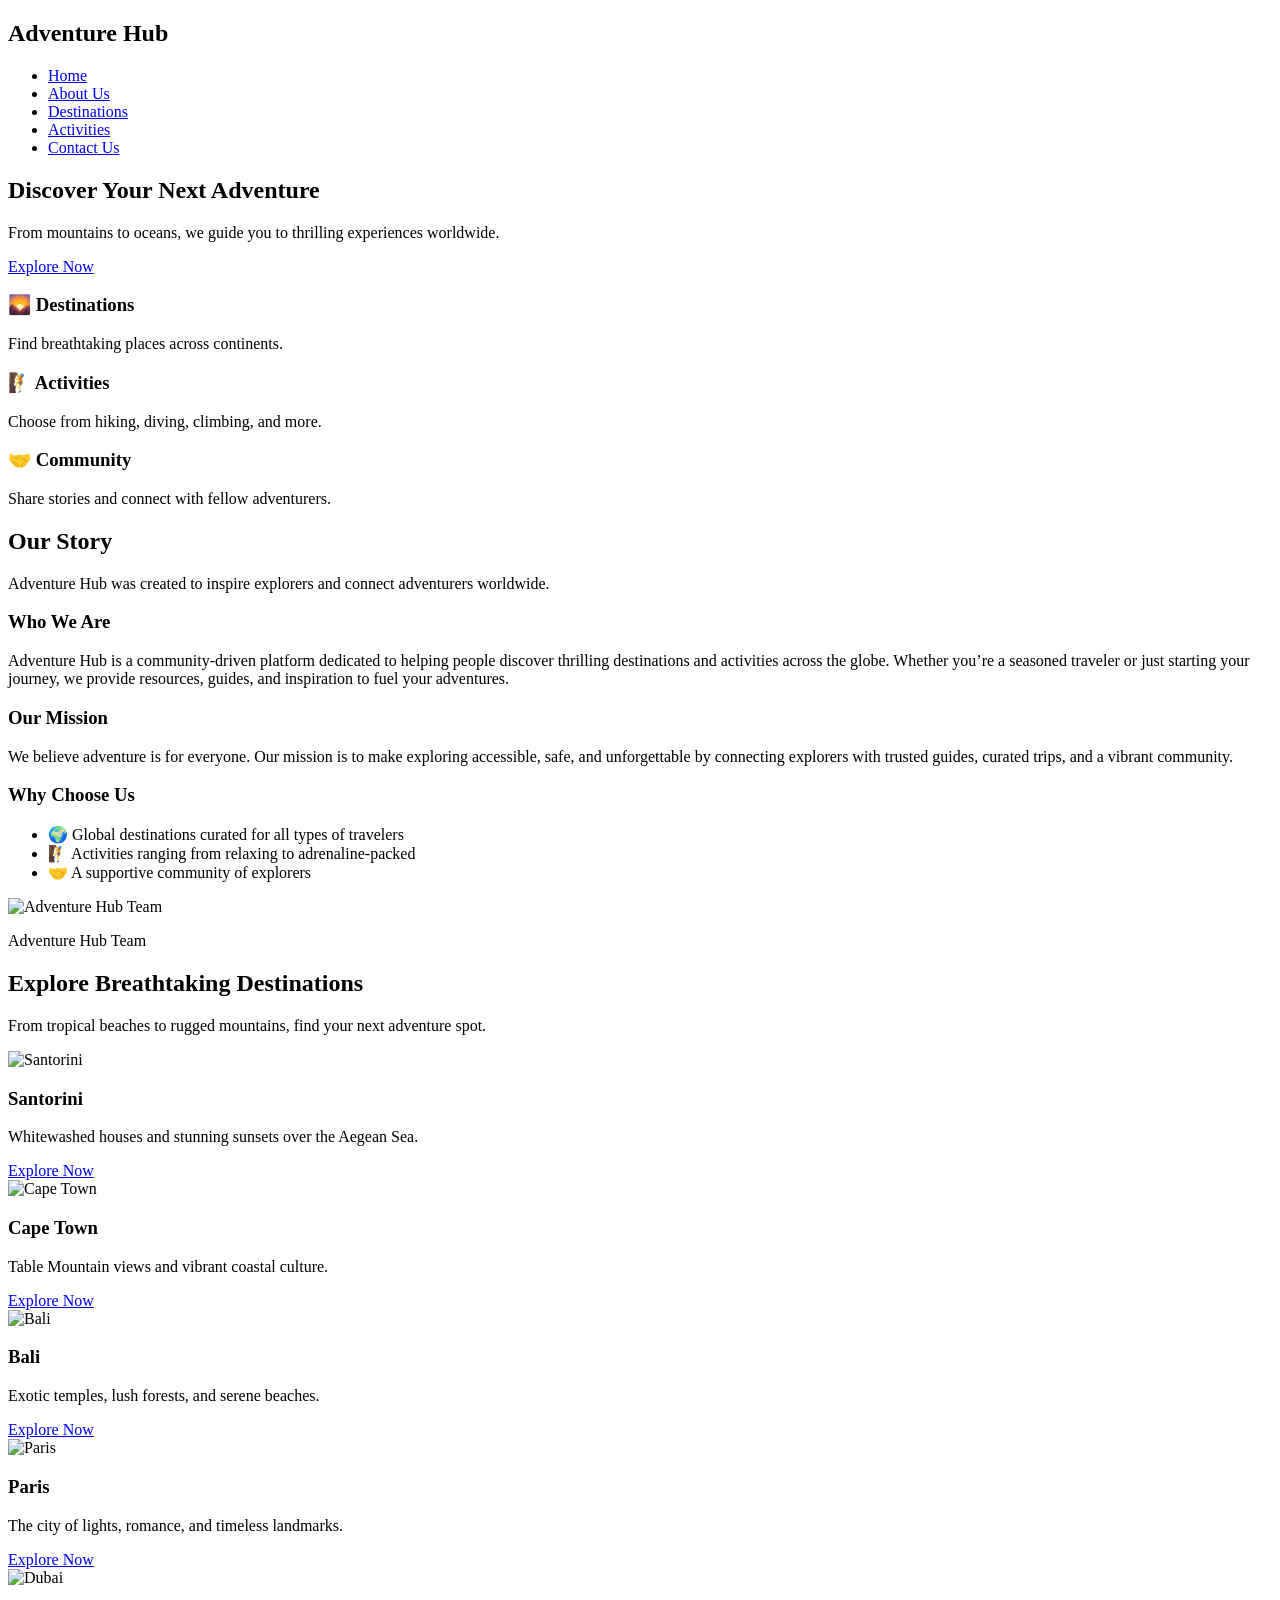
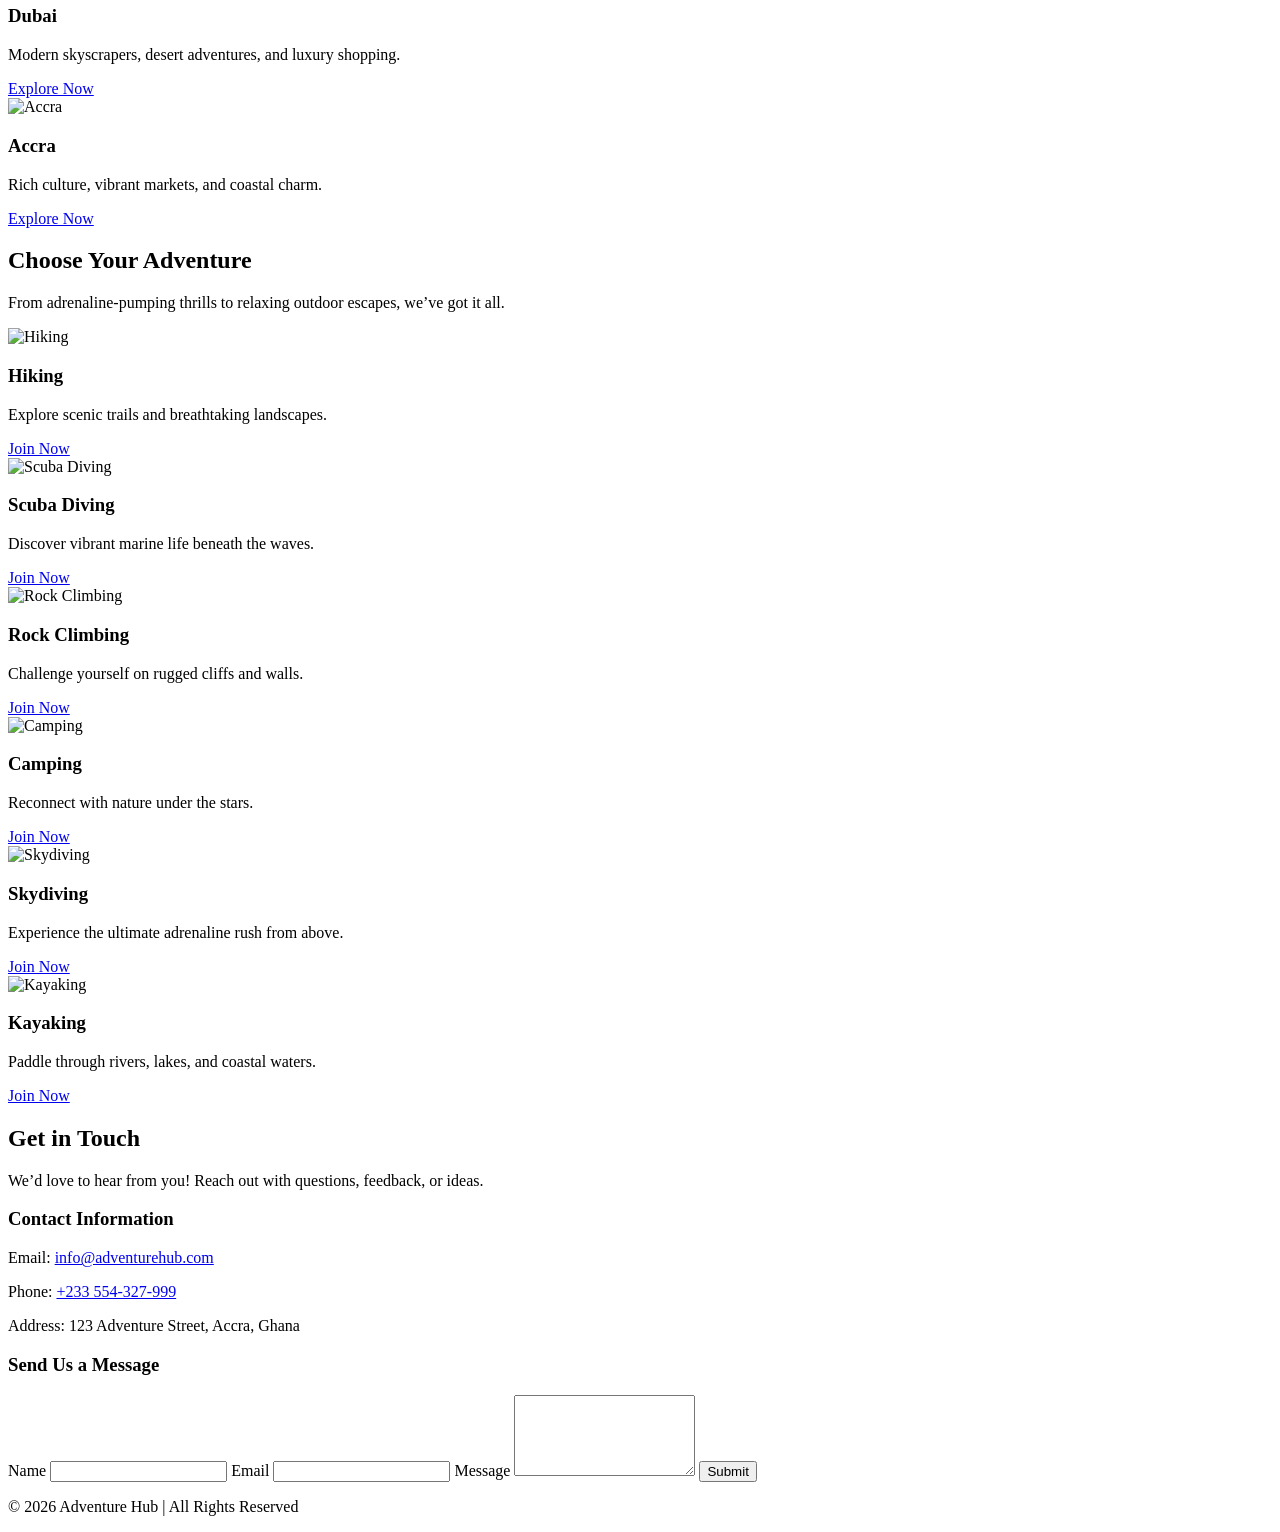
==== index.html @ bf0da988 "Added my page" ====
<!DOCTYPE html>
<html lang="en">
<head>
  <meta charset="UTF-8">
  <meta name="viewport" content="width=device-width, initial-scale=1.0">
  <title>Document</title>
  <link rel="stylesheet" href="src/style.css">
</head>
<body>
    <!-- Navigation Bar -->
  <nav class="navbar">
    <h1 class="logo">Adventure Hub</h1>
    <ul class="nav-links">
      <li><a href="index.html">Home</a></li>
      <li><a href="pages/about.html">About Us</a></li>
      <li><a href="pages/destinations.html">Destinations</a></li>
      <li><a href="pages/activities.html">Activities</a></li>
      <li><a href="pages/contact.html">Contact Us</a></li>
    </ul>
  </nav>

  <header class="hero">
  <div class="hero-content">
    <h2>Discover Your Next Adventure</h2>
    <p>From mountains to oceans, we guide you to thrilling experiences worldwide.</p>
    <a href="#" class="btn">Explore Now</a>
  </div>
</header>
  <!-- Features Section -->
  <section class="features">
    <div class="feature">
      <h3>🌄 Destinations</h3>
      <p>Find breathtaking places across continents.</p>
    </div>
    <div class="feature">
      <h3>🧗 Activities</h3>
      <p>Choose from hiking, diving, climbing, and more.</p>
    </div>
    <div class="feature">
      <h3>🤝 Community</h3>
      <p>Share stories and connect with fellow adventurers.</p>
    </div>
  </section>

  <!-- Hero Section -->
  <header class="hero1">
  <div class="hero1-content">
    <h2>Our Story</h2>
    <p>Adventure Hub was created to inspire explorers and connect adventurers worldwide.</p>
  </div>
</header>

  <!-- About Content -->
  <section class="about">
    <div class="about-text">
      <h3>Who We Are</h3>
      <p>
        Adventure Hub is a community-driven platform dedicated to helping people discover
        thrilling destinations and activities across the globe. Whether you’re a seasoned
        traveler or just starting your journey, we provide resources, guides, and inspiration
        to fuel your adventures.
      </p>
      <h3>Our Mission</h3>
      <p>
        We believe adventure is for everyone. Our mission is to make exploring accessible,
        safe, and unforgettable by connecting explorers with trusted guides, curated trips,
        and a vibrant community.
      </p>
      <h3>Why Choose Us</h3>
      <ul>
        <li>🌍 Global destinations curated for all types of travelers</li>
        <li>🧗 Activities ranging from relaxing to adrenaline-packed</li>
        <li>🤝 A supportive community of explorers</li>
      </ul>
    </div>

    <div class="about-image">
      <img src="images/istockphoto-1411115192-612x612.jpg" alt="Adventure Hub Team">
      <p>Adventure Hub Team</p>
    </div>
  </section>
  

  <!-- Hero Section -->
  <header class="hero2 destinations-hero">
    <h2>Explore Breathtaking Destinations</h2>
    <p>From tropical beaches to rugged mountains, find your next adventure spot.</p>
  </header>

  <!-- Destination Grid -->
  <section class="destinations">
    <div class="destination-card">
     <img src="images/WhatsApp Image 2026-07-12 at 11.25.25 PM.jpeg" alt="Santorini">
      <h3>Santorini</h3>
      <p>Whitewashed houses and stunning sunsets over the Aegean Sea.</p>
      <a href="#" class="btn">Explore Now</a>
    </div>
    <div class="destination-card">
     <img src="images/WhatsApp Image 2026-07-12 at 11.25.25 PM (1).jpeg" alt="Cape Town">
      <h3>Cape Town</h3>
      <p>Table Mountain views and vibrant coastal culture.</p>
      <a href="#" class="btn">Explore Now</a>
    </div>
    <div class="destination-card">
      <img src="images/WhatsApp Image 2026-07-12 at 11.14.30 PM.jpeg" alt="Bali">
      <h3>Bali</h3>
      <p>Exotic temples, lush forests, and serene beaches.</p>
      <a href="#" class="btn">Explore Now</a>
    </div>
    <div class="destination-card">
      <img src="images/WhatsApp Image 2026-07-12 at 11.14.29 PM (1).jpeg" alt="Paris">
      <h3>Paris</h3>
      <p>The city of lights, romance, and timeless landmarks.</p>
      <a href="#" class="btn">Explore Now</a>
    </div>
    <div class="destination-card">
      <img src="images/WhatsApp Image 2026-07-12 at 11.14.29 PM.jpeg" alt="Dubai">
      <h3>Dubai</h3>
      <p>Modern skyscrapers, desert adventures, and luxury shopping.</p>
      <a href="#" class="btn">Explore Now</a>
    </div>
    <div class="destination-card">
     <img src="images/WhatsApp Image 2026-07-12 at 11.14.31 PM.jpeg" alt="Accra">
      <h3>Accra</h3>
      <p>Rich culture, vibrant markets, and coastal charm.</p>
      <a href="#" class="btn">Explore Now</a>
    </div>
  </section>

  

  <!-- Hero Section -->
  <header class="hero3 activities-hero">
    <h2>Choose Your Adventure</h2>
    <p>From adrenaline-pumping thrills to relaxing outdoor escapes, we’ve got it all.</p>
  </header>

  <!-- Activities Grid -->
  <section class="activities">
    <div class="activity-card">
     <img src="images/OIP.webp" alt="Hiking">
      <h3>Hiking</h3>
      <p>Explore scenic trails and breathtaking landscapes.</p>
      <a href="#" class="btn">Join Now</a>
    </div>
    <div class="activity-card">
      <img src="images/WhatsApp Image 2026-07-12 at 11.47.36 PM.jpeg" alt="Scuba Diving">
      <h3>Scuba Diving</h3>
      <p>Discover vibrant marine life beneath the waves.</p>
      <a href="#" class="btn">Join Now</a>
    </div>
    <div class="activity-card">
      <img src="images/WhatsApp Image 2026-07-12 at 11.47.36 PM (1).jpeg" alt="Rock Climbing">
      <h3>Rock Climbing</h3>
      <p>Challenge yourself on rugged cliffs and walls.</p>
      <a href="#" class="btn">Join Now</a>
    </div>
    <div class="activity-card">
     <img src="images/OIP (1).webp" alt="Camping">
      <h3>Camping</h3>
      <p>Reconnect with nature under the stars.</p>
      <a href="#" class="btn">Join Now</a>
    </div>
    <div class="activity-card">
      <img src="images/WhatsApp Image 2026-07-11 at 12.35.16 AM.jpeg" alt="Skydiving">
      <h3>Skydiving</h3>
      <p>Experience the ultimate adrenaline rush from above.</p>
      <a href="#" class="btn">Join Now</a>
    </div>
    <div class="activity-card">
       <img src="images/WhatsApp Image 2026-07-11 at 12.35.15 AM.jpeg" alt="Kayaking">
      <h3>Kayaking</h3>
      <p>Paddle through rivers, lakes, and coastal waters.</p>
      <a href="#" class="btn">Join Now</a>
    </div>
  </section>


 

  <!-- Hero Section -->
  <header class="hero4 contact-hero">
    <h2>Get in Touch</h2>
    <p>We’d love to hear from you! Reach out with questions, feedback, or ideas.</p>
  </header>

  <!-- Contact Section -->
  <section class="contact">
    <div class="contact-info">
      <h3>Contact Information</h3>
      <p>Email: <a href="mailto:info@adventurehub.com">info@adventurehub.com</a></p>
      <p>Phone: <a href="tel:+233554327999">+233 554-327-999</a></p>
      <p>Address: 123 Adventure Street, Accra, Ghana</p>
    </div>

    <div class="contact-form">
      <h3>Send Us a Message</h3>
      <form action="#" method="post">
        <label for="name">Name</label>
        <input type="text" id="name" name="name" required>

        <label for="email">Email</label>
        <input type="email" id="email" name="email" required>

        <label for="message">Message</label>
        <textarea id="message" name="message" rows="5" required></textarea>

        <button type="submit" class="btn">Submit</button>
      </form>
    </div>
  </section>

  <!-- Footer -->
  <footer class="footer">
    <p>&copy; 2026 Adventure Hub | All Rights Reserved</p>
  </footer>
  
</body>
</html>
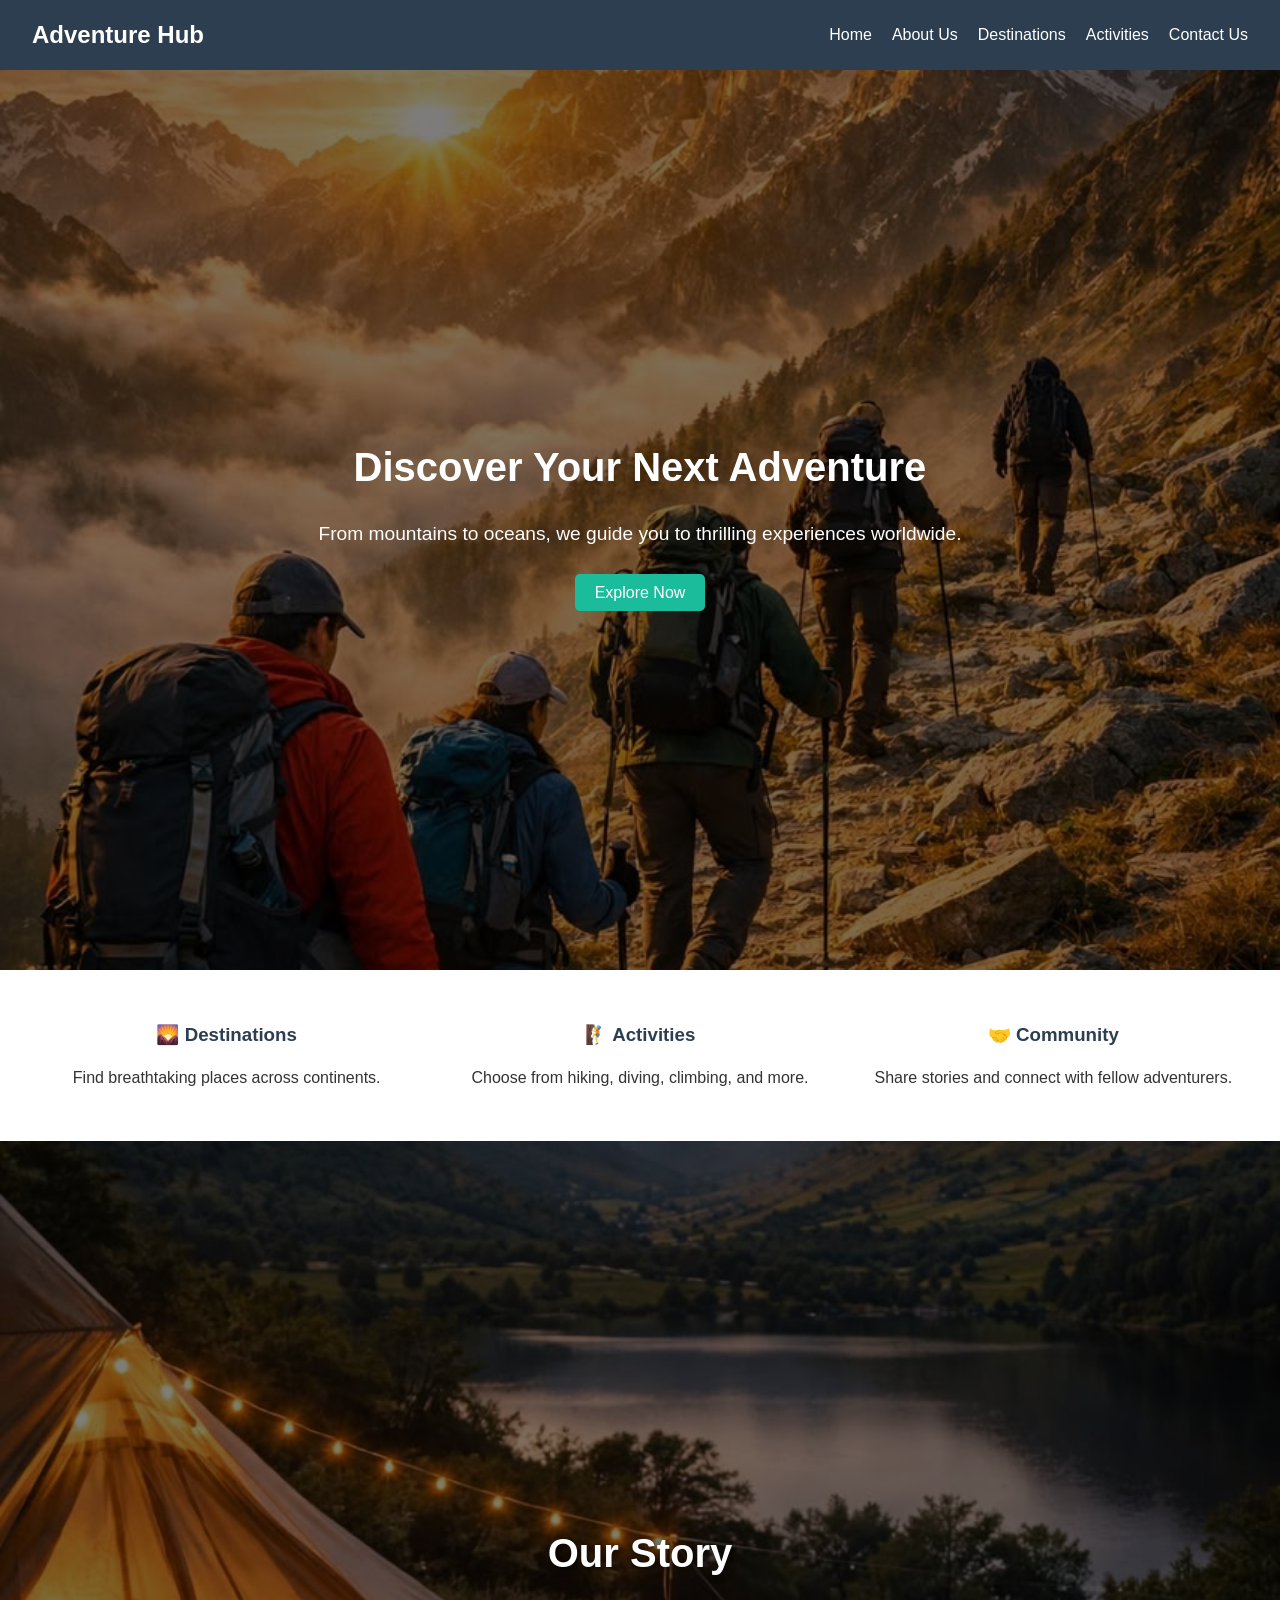
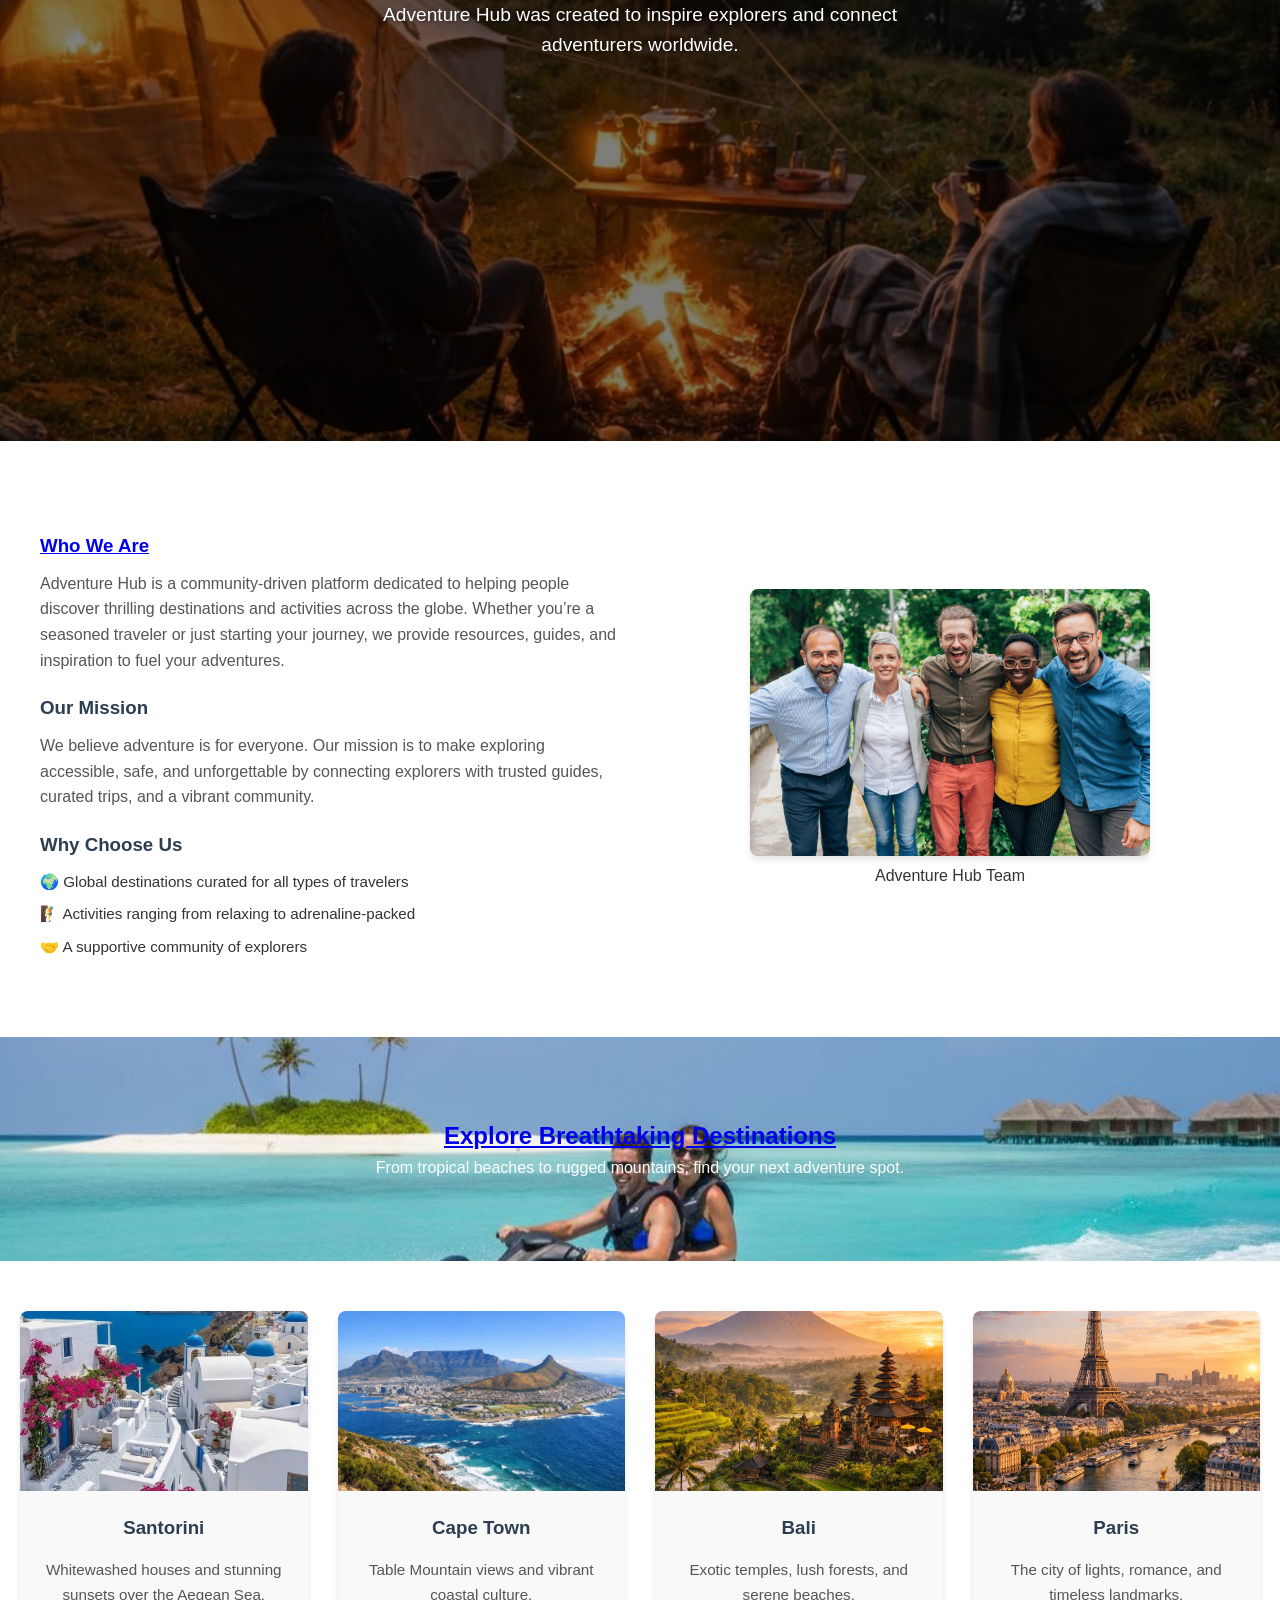
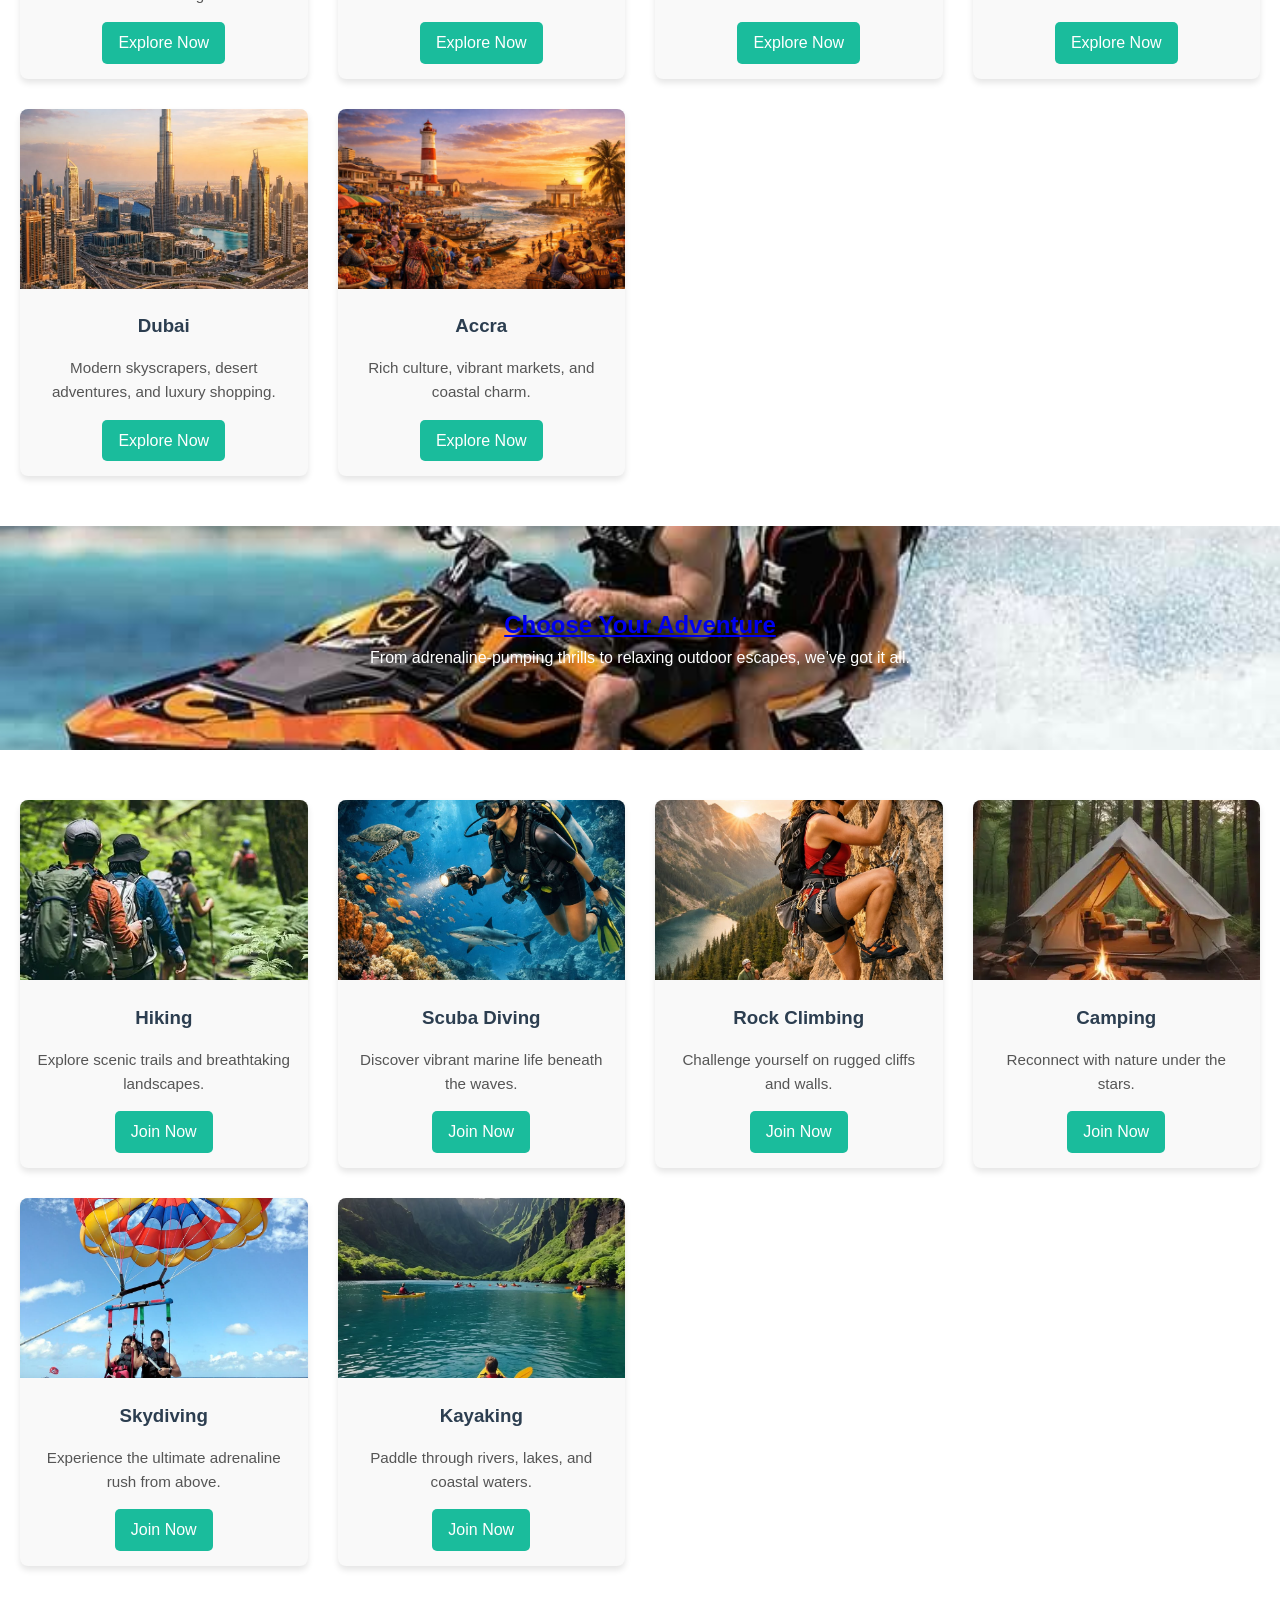
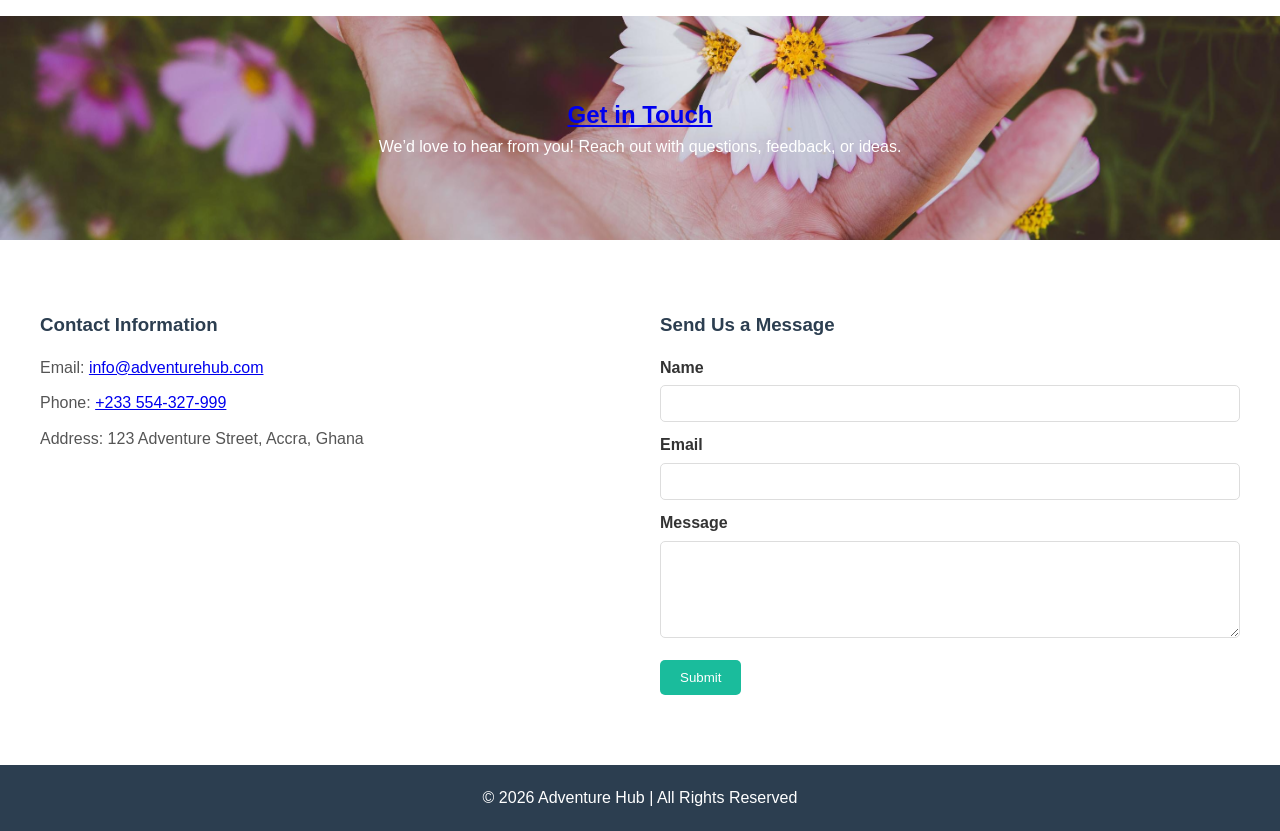
==== commit 2465bfe7: "updated my page" ====
--- a/index.html
+++ b/index.html
@@ -53,7 +53,7 @@
   <!-- About Content -->
   <section class="about">
     <div class="about-text">
-      <h3>Who We Are</h3>
+      <h3><a href="pages/about.html">Who We Are</a></h3>
       <p>
         Adventure Hub is a community-driven platform dedicated to helping people discover
         thrilling destinations and activities across the globe. Whether you’re a seasoned
@@ -83,7 +83,7 @@
 
   <!-- Hero Section -->
   <header class="hero2 destinations-hero">
-    <h2>Explore Breathtaking Destinations</h2>
+    <h2><a href="pages/destinations.html">Explore Breathtaking Destinations</a></h2>
     <p>From tropical beaches to rugged mountains, find your next adventure spot.</p>
   </header>
 
@@ -131,7 +131,7 @@
 
   <!-- Hero Section -->
   <header class="hero3 activities-hero">
-    <h2>Choose Your Adventure</h2>
+    <h2><a href="pages/activities.html">Choose Your Adventure</a></h2>
     <p>From adrenaline-pumping thrills to relaxing outdoor escapes, we’ve got it all.</p>
   </header>
 
@@ -180,7 +180,7 @@
 
   <!-- Hero Section -->
   <header class="hero4 contact-hero">
-    <h2>Get in Touch</h2>
+    <h2><a href="pages/contact.html">Get in Touch</a></h2>
     <p>We’d love to hear from you! Reach out with questions, feedback, or ideas.</p>
   </header>
 
--- a/src/style.css
+++ b/src/style.css
@@ -0,0 +1,966 @@
+/* Reset */
+* {
+  margin: 0;
+  padding: 0;
+  box-sizing: border-box;
+}
+
+/* Body */
+body {
+  font-family: Arial, sans-serif;
+  line-height: 1.6;
+  background-color: #f4f4f4;
+  color: #333;
+}
+
+/* Navbar */
+.navbar {
+  display: flex;
+  justify-content: space-between;
+  align-items: center;
+  background: #2c3e50;
+  padding: 1rem 2rem;
+}
+
+.logo {
+  color: #fff;
+  font-size: 1.5rem;
+}
+
+.nav-links {
+  list-style: none;
+  display: flex;
+}
+
+.nav-links li {
+  margin-left: 20px;
+}
+
+.nav-links a {
+  color: #fff;
+  text-decoration: none;
+  transition: color 0.3s ease;
+}
+
+.nav-links a:hover {
+  color: #1abc9c;
+}
+
+/* Hero Section */
+.hero {
+  background: url('adventure-banner.jpg') no-repeat center center/cover;
+  color: #fff;
+  text-align: center;
+  padding: 100px 20px;
+}
+
+.hero h2 {
+  font-size: 2.5rem;
+  margin-bottom: 20px;
+}
+
+.hero p {
+  font-size: 1.2rem;
+  margin-bottom: 30px;
+}
+
+.btn {
+  background: #1abc9c;
+  color: #fff;
+  padding: 10px 20px;
+  text-decoration: none;
+  border-radius: 5px;
+}
+
+.btn:hover {
+  background: #16a085;
+}
+
+/* Features Section */
+.features {
+  display: flex;
+  justify-content: space-around;
+  padding: 50px 20px;
+  background: #fff;
+}
+
+.feature {
+  flex: 1;
+  margin: 0 20px;
+  text-align: center;
+}
+
+.feature h3 {
+  margin-bottom: 15px;
+  color: #2c3e50;
+}
+
+/* Footer */
+.footer {
+  background: #2c3e50;
+  color: #fff;
+  text-align: center;
+  padding: 20px;
+}
+
+/* Hero Section for Destinations */
+.destinations-hero {
+  background: url('destinations-banner.jpg') no-repeat center center/cover;
+  color: #fff;
+  text-align: center;
+  padding: 80px 20px;
+}
+
+/* Destination Grid */
+.destinations {
+  display: grid;
+  grid-template-columns: repeat(auto-fit, minmax(280px, 1fr));
+  gap: 30px;
+  padding: 50px 20px;
+  background: #fff;
+}
+
+.destination-card {
+  background: #f9f9f9;
+  border-radius: 8px;
+  overflow: hidden;
+  box-shadow: 0 4px 6px rgba(0,0,0,0.1);
+  text-align: center;
+  transition: transform 0.3s ease;
+}
+
+.destination-card:hover {
+  transform: translateY(-5px);
+}
+
+.destination-card img {
+  width: 100%;
+  height: 180px;
+  object-fit: cover;
+}
+
+.destination-card h3 {
+  margin: 15px 0;
+  color: #2c3e50;
+}
+
+.destination-card p {
+  padding: 0 15px 15px;
+  font-size: 0.95rem;
+  color: #555;
+}
+
+.destination-card .btn {
+  display: inline-block;
+  margin-bottom: 15px;
+  background: #1abc9c;
+  color: #fff;
+  padding: 8px 16px;
+  text-decoration: none;
+  border-radius: 5px;
+}
+
+.destination-card .btn:hover {
+  background: #16a085;
+}
+
+/* Hero Section for Activities */
+.activities-hero {
+  background: url('activities-banner.jpg') no-repeat center center/cover;
+  color: #fff;
+  text-align: center;
+  padding: 80px 20px;
+}
+
+/* Activities Grid */
+.activities {
+  display: grid;
+  grid-template-columns: repeat(auto-fit, minmax(280px, 1fr));
+  gap: 30px;
+  padding: 50px 20px;
+  background: #fff;
+}
+
+.activity-card {
+  background: #f9f9f9;
+  border-radius: 8px;
+  overflow: hidden;
+  box-shadow: 0 4px 6px rgba(0,0,0,0.1);
+  text-align: center;
+  transition: transform 0.3s ease;
+}
+
+.activity-card:hover {
+  transform: translateY(-5px);
+}
+
+.activity-card img {
+  width: 100%;
+  height: 180px;
+  object-fit: cover;
+}
+
+.activity-card h3 {
+  margin: 15px 0;
+  color: #2c3e50;
+}
+
+.activity-card p {
+  padding: 0 15px 15px;
+  font-size: 0.95rem;
+  color: #555;
+}
+
+.activity-card .btn {
+  display: inline-block;
+  margin-bottom: 15px;
+  background: #1abc9c;
+  color: #fff;
+  padding: 8px 16px;
+  text-decoration: none;
+  border-radius: 5px;
+}
+
+.activity-card .btn:hover {
+  background: #16a085;
+}
+
+/* Hero Section for Contact */
+.contact-hero {
+  background: url('contact-banner.jpg') no-repeat center center/cover;
+  color: #fff;
+  text-align: center;
+  padding: 80px 20px;
+}
+
+/* Contact Section */
+.contact {
+  display: flex;
+  flex-wrap: wrap;
+  justify-content: space-around;
+  padding: 50px 20px;
+  background: #fff;
+}
+
+.contact-info, .contact-form {
+  flex: 1;
+  min-width: 300px;
+  margin: 20px;
+}
+
+.contact-info h3, .contact-form h3 {
+  margin-bottom: 15px;
+  color: #2c3e50;
+}
+
+.contact-info p {
+  margin-bottom: 10px;
+  font-size: 1rem;
+  color: #555;
+}
+
+.contact-form label {
+  display: block;
+  margin: 10px 0 5px;
+  font-weight: bold;
+}
+
+.contact-form input, 
+.contact-form textarea {
+  width: 100%;
+  padding: 10px;
+  border: 1px solid #ddd;
+  border-radius: 5px;
+}
+
+.contact-form button {
+  margin-top: 15px;
+  background: #1abc9c;
+  color: #fff;
+  padding: 10px 20px;
+  border: none;
+  border-radius: 5px;
+  cursor: pointer;
+}
+
+.contact-form button:hover {
+  background: #16a085;
+}
+/* Hero Section for About Us */
+.about-hero {
+  background: url('about-banner.jpg') no-repeat center center/cover;
+  color: #fff;
+  text-align: center;
+  padding: 80px 20px;
+}
+
+/* About Section */
+.about {
+  display: flex;
+  flex-wrap: wrap;
+  justify-content: space-around;
+  align-items: center;
+  padding: 50px 20px;
+  background: #fff;
+}
+
+.about-text {
+  flex: 1;
+  min-width: 300px;
+  margin: 20px;
+}
+
+.about-text h3 {
+  margin-top: 20px;
+  color: #2c3e50;
+}
+
+.about-text p {
+  margin: 10px 0;
+  font-size: 1rem;
+  color: #555;
+}
+
+.about-text ul {
+  margin-top: 10px;
+  list-style: none;
+  padding: 0;
+}
+
+.about-text ul li {
+  margin-bottom: 8px;
+  font-size: 0.95rem;
+  color: #333;
+}
+
+.about-image {
+  flex: 1;
+  min-width: 300px;
+  margin: 20px;
+  text-align: center;
+}
+
+.about-image img {
+  width: 100%;
+  max-width: 400px;
+  border-radius: 8px;
+  box-shadow: 0 4px 6px rgba(0,0,0,0.1);
+}
+
+/* Hero Section for About Us */
+.about-hero {
+  background: url('about-banner.jpg') no-repeat center center/cover;
+  color: #fff;
+  text-align: center;
+  padding: 80px 20px;
+}
+
+/* About Section */
+.about {
+  display: flex;
+  flex-wrap: wrap;
+  justify-content: space-around;
+  align-items: center;
+  padding: 50px 20px;
+  background: #fff;
+}
+
+.about-text {
+  flex: 1;
+  min-width: 300px;
+  margin: 20px;
+}
+
+.about-text h3 {
+  margin-top: 20px;
+  color: #2c3e50;
+}
+
+.about-text p {
+  margin: 10px 0;
+  font-size: 1rem;
+  color: #555;
+}
+
+.about-text ul {
+  margin-top: 10px;
+  list-style: none;
+  padding: 0;
+}
+
+.about-text ul li {
+  margin-bottom: 8px;
+  font-size: 0.95rem;
+  color: #333;
+}
+
+.about-image {
+  flex: 1;
+  min-width: 300px;
+  margin: 20px;
+  text-align: center;
+}
+
+.about-image img {
+  width: 100%;
+  max-width: 400px;
+  border-radius: 8px;
+  box-shadow: 0 4px 6px rgba(0,0,0,0.1);
+}
+
+/* Hero Section for Contact */
+.contact-hero {
+  background: url('contact-banner.jpg') no-repeat center center/cover;
+  color: #fff;
+  text-align: center;
+  padding: 80px 20px;
+}
+
+/* Contact Section */
+.contact {
+  display: flex;
+  flex-wrap: wrap;
+  justify-content: space-around;
+  padding: 50px 20px;
+  background: #fff;
+}
+
+.contact-info, .contact-form {
+  flex: 1;
+  min-width: 300px;
+  margin: 20px;
+}
+
+.contact-info h3, .contact-form h3 {
+  margin-bottom: 15px;
+  color: #2c3e50;
+}
+
+.contact-info p {
+  margin-bottom: 10px;
+  font-size: 1rem;
+  color: #555;
+}
+
+.contact-form label {
+  display: block;
+  margin: 10px 0 5px;
+  font-weight: bold;
+}
+
+.contact-form input, 
+.contact-form textarea {
+  width: 100%;
+  padding: 10px;
+  border: 1px solid #ddd;
+  border-radius: 5px;
+}
+
+.contact-form button {
+  margin-top: 15px;
+  background: #1abc9c;
+  color: #fff;
+  padding: 10px 20px;
+  border: none;
+  border-radius: 5px;
+  cursor: pointer;
+}
+
+.contact-form button:hover {
+  background: #16a085;
+}
+
+/* Hero Section for Activities */
+.activities-hero {
+  background: url('activities-banner.jpg') no-repeat center center/cover;
+  color: #fff;
+  text-align: center;
+  padding: 80px 20px;
+}
+
+/* Activities Grid */
+.activities {
+  display: grid;
+  grid-template-columns: repeat(auto-fit, minmax(280px, 1fr));
+  gap: 30px;
+  padding: 50px 20px;
+  background: #fff;
+}
+
+.activity-card {
+  background: #f9f9f9;
+  border-radius: 8px;
+  overflow: hidden;
+  box-shadow: 0 4px 6px rgba(0,0,0,0.1);
+  text-align: center;
+  transition: transform 0.3s ease;
+}
+
+.activity-card:hover {
+  transform: translateY(-5px);
+}
+
+.activity-card img {
+  width: 100%;
+  height: 180px;
+  object-fit: cover;
+}
+
+.activity-card h3 {
+  margin: 15px 0;
+  color: #2c3e50;
+}
+
+.activity-card p {
+  padding: 0 15px 15px;
+  font-size: 0.95rem;
+  color: #555;
+}
+
+.activity-card .btn {
+  display: inline-block;
+  margin-bottom: 15px;
+  background: #1abc9c;
+  color: #fff;
+  padding: 8px 16px;
+  text-decoration: none;
+  border-radius: 5px;
+}
+
+.activity-card .btn:hover {
+  background: #16a085;
+}
+
+/* Hero Section for Activities */
+.activities-hero {
+  background: url('activities-banner.jpg') no-repeat center center/cover;
+  color: #fff;
+  text-align: center;
+  padding: 80px 20px;
+}
+
+/* Activities Grid */
+.activities {
+  display: grid;
+  grid-template-columns: repeat(auto-fit, minmax(280px, 1fr));
+  gap: 30px;
+  padding: 50px 20px;
+  background: #fff;
+}
+
+.activity-card {
+  background: #f9f9f9;
+  border-radius: 8px;
+  overflow: hidden;
+  box-shadow: 0 4px 6px rgba(0,0,0,0.1);
+  text-align: center;
+  transition: transform 0.3s ease;
+}
+
+.activity-card:hover {
+  transform: translateY(-5px);
+}
+
+.activity-card img {
+  width: 100%;
+  height: 180px;
+  object-fit: cover;
+}
+
+.activity-card h3 {
+  margin: 15px 0;
+  color: #2c3e50;
+}
+
+.activity-card p {
+  padding: 0 15px 15px;
+  font-size: 0.95rem;
+  color: #555;
+}
+
+.activity-card .btn {
+  display: inline-block;
+  margin-bottom: 15px;
+  background: #1abc9c;
+  color: #fff;
+  padding: 8px 16px;
+  text-decoration: none;
+  border-radius: 5px;
+}
+
+.activity-card .btn:hover {
+  background: #16a085;
+}
+
+/* Hero Section for Activities */
+.activities-hero {
+  background: url('activities-banner.jpg') no-repeat center center/cover;
+  color: #fff;
+  text-align: center;
+  padding: 80px 20px;
+}
+
+/* Activities Grid */
+.activities {
+  display: grid;
+  grid-template-columns: repeat(auto-fit, minmax(280px, 1fr));
+  gap: 30px;
+  padding: 50px 20px;
+  background: #fff;
+}
+
+.activity-card {
+  background: #f9f9f9;
+  border-radius: 8px;
+  overflow: hidden;
+  box-shadow: 0 4px 6px rgba(0,0,0,0.1);
+  text-align: center;
+  transition: transform 0.3s ease;
+}
+
+.activity-card:hover {
+  transform: translateY(-5px);
+}
+
+.activity-card img {
+  width: 100%;
+  height: 180px;
+  object-fit: cover;
+}
+
+.activity-card h3 {
+  margin: 15px 0;
+  color: #2c3e50;
+}
+
+.activity-card p {
+  padding: 0 15px 15px;
+  font-size: 0.95rem;
+  color: #555;
+}
+
+.activity-card .btn {
+  display: inline-block;
+  margin-bottom: 15px;
+  background: #1abc9c;
+  color: #fff;
+  padding: 8px 16px;
+  text-decoration: none;
+  border-radius: 5px;
+}
+
+.activity-card .btn:hover {
+  background: #16a085;
+}
+
+/* Hero Section for Destinations */
+.destinations-hero {
+  background: url('destinations-banner.jpg') no-repeat center center/cover;
+  color: #fff;
+  text-align: center;
+  padding: 80px 20px;
+}
+
+/* Destination Grid */
+.destinations {
+  display: grid;
+  grid-template-columns: repeat(auto-fit, minmax(280px, 1fr));
+  gap: 30px;
+  padding: 50px 20px;
+  background: #fff;
+}
+
+.destination-card {
+  background: #f9f9f9;
+  border-radius: 8px;
+  overflow: hidden;
+  box-shadow: 0 4px 6px rgba(0,0,0,0.1);
+  text-align: center;
+  transition: transform 0.3s ease;
+}
+
+.destination-card:hover {
+  transform: translateY(-5px);
+}
+
+.destination-card img {
+  width: 100%;
+  height: 180px;
+  object-fit: cover;
+}
+
+.destination-card h3 {
+  margin: 15px 0;
+  color: #2c3e50;
+}
+
+.destination-card p {
+  padding: 0 15px 15px;
+  font-size: 0.95rem;
+  color: #555;
+}
+
+.destination-card .btn {
+  display: inline-block;
+  margin-bottom: 15px;
+  background: #1abc9c;
+  color: #fff;
+  padding: 8px 16px;
+  text-decoration: none;
+  border-radius: 5px;
+}
+
+.destination-card .btn:hover {
+  background: #16a085;
+}
+
+.hero {
+  position: relative;
+  background: url('../images/WhatsApp\ Image\ 2026-07-11\ at\ 12.36.44\ AM\ \(1\).jpeg') no-repeat center center/cover;
+  height: 100vh; /* full screen height */
+  display: flex;
+  align-items: center;
+  justify-content: center;
+  text-align: center;
+  color: #fff;
+}
+
+/* Overlay for readability */
+.hero::before {
+  content: "";
+  position: absolute;
+  top: 0; left: 0;
+  width: 100%; height: 100%;
+  background: rgba(0,0,0,0.5); /* dark transparent layer */
+  z-index: 1;
+}
+
+.hero-content {
+  position: relative;
+  z-index: 2; /* ensures text is above overlay */
+}
+
+.hero1 {
+  position: relative;
+  background: url('../images/WhatsApp\ Image\ 2026-07-11\ at\ 12.36.47\ AM.jpeg') no-repeat center center/cover;
+  height: 100vh; /* full screen height */
+  display: flex;
+  align-items: center;
+  justify-content: center;
+  text-align: center;
+  color: #fff;
+}
+
+/* Overlay for readability */
+.hero1::before {
+  content: "";
+  position: absolute;
+  top: 0; left: 0;
+  width: 100%; height: 100%;
+  background: rgba(0,0,0,0.5); /* dark transparent layer */
+  z-index: 1;
+}
+
+.hero1-content {
+  position: relative;
+  z-index: 2; /* ensures text is above overlay */
+  max-width: 600px;
+}
+
+.hero1-content h2 {
+  font-size: 2.5rem;
+  margin-bottom: 15px; /* space between heading and paragraph */
+  text-shadow: 2px 2px 6px rgba(0,0,0,0.7);
+}
+
+.hero1-content p {
+  font-size: 1.2rem;
+  line-height: 1.6;
+  text-shadow: 1px 1px 4px rgba(0,0,0,0.6);
+}
+
+/* Hero Section for Destinations */
+.destinations-hero {
+  background: url('../images/WhatsApp\ Image\ 2026-07-11\ at\ 12.35.17\ AM.jpeg') no-repeat center center/cover;
+  color: #fff;
+  text-align: center;
+  padding: 80px 20px;
+}
+
+/* Destination Grid */
+.destinations {
+  display: grid;
+  grid-template-columns: repeat(auto-fit, minmax(280px, 1fr));
+  gap: 30px;
+  padding: 50px 20px;
+  background: #fff;
+}
+
+.destination-card {
+  background: #f9f9f9;
+  border-radius: 8px;
+  overflow: hidden;
+  box-shadow: 0 4px 6px rgba(0,0,0,0.1);
+  text-align: center;
+  transition: transform 0.3s ease;
+}
+
+.destination-card:hover {
+  transform: translateY(-5px);
+}
+
+.destination-card img {
+  width: 100%;
+  height: 180px;
+  object-fit: cover;
+}
+
+.destination-card h3 {
+  margin: 15px 0;
+  color: #2c3e50;
+}
+
+.destination-card p {
+  padding: 0 15px 15px;
+  font-size: 0.95rem;
+  color: #555;
+}
+
+.destination-card .btn {
+  display: inline-block;
+  margin-bottom: 15px;
+  background: #1abc9c;
+  color: #fff;
+  padding: 8px 16px;
+  text-decoration: none;
+  border-radius: 5px;
+}
+
+.destination-card .btn:hover {
+  background: #16a085;
+}
+
+/* Hero Section for Activities */
+.activities-hero {
+  background: url('../images/WhatsApp\ Image\ 2026-07-11\ at\ 12.35.16\ AM\ \(1\).jpeg') no-repeat center center/cover;
+  color: #fff;
+  text-align: center;
+  padding: 80px 20px;
+}
+
+/* Activities Grid */
+.activities {
+  display: grid;
+  grid-template-columns: repeat(auto-fit, minmax(280px, 1fr));
+  gap: 30px;
+  padding: 50px 20px;
+  background: #fff;
+}
+
+.activity-card {
+  background: #f9f9f9;
+  border-radius: 8px;
+  overflow: hidden;
+  box-shadow: 0 4px 6px rgba(0,0,0,0.1);
+  text-align: center;
+  transition: transform 0.3s ease;
+}
+
+.activity-card:hover {
+  transform: translateY(-5px);
+}
+
+.activity-card img {
+  width: 100%;
+  height: 180px;
+  object-fit: cover;
+}
+
+.activity-card h3 {
+  margin: 15px 0;
+  color: #2c3e50;
+}
+
+.activity-card p {
+  padding: 0 15px 15px;
+  font-size: 0.95rem;
+  color: #555;
+}
+
+.activity-card .btn {
+  display: inline-block;
+  margin-bottom: 15px;
+  background: #1abc9c;
+  color: #fff;
+  padding: 8px 16px;
+  text-decoration: none;
+  border-radius: 5px;
+}
+
+.activity-card .btn:hover {
+  background: #16a085;
+}
+
+/* Hero Section for Contact */
+.contact-hero {
+  background: url('../images/woman-s-hand-touching-cosmos-flowers-in-a-field-free-photo.jpg') no-repeat center center/cover;
+  color: #fff;
+  text-align: center;
+  padding: 80px 20px;
+}
+
+/* Contact Section */
+.contact {
+  display: flex;
+  flex-wrap: wrap;
+  justify-content: space-around;
+  padding: 50px 20px;
+  background: #fff;
+}
+
+.contact-info, .contact-form {
+  flex: 1;
+  min-width: 300px;
+  margin: 20px;
+}
+
+.contact-info h3, .contact-form h3 {
+  margin-bottom: 15px;
+  color: #2c3e50;
+}
+
+.contact-info p {
+  margin-bottom: 10px;
+  font-size: 1rem;
+  color: #555;
+}
+
+.contact-form label {
+  display: block;
+  margin: 10px 0 5px;
+  font-weight: bold;
+}
+
+.contact-form input, 
+.contact-form textarea {
+  width: 100%;
+  padding: 10px;
+  border: 1px solid #ddd;
+  border-radius: 5px;
+}
+
+.contact-form button {
+  margin-top: 15px;
+  background: #1abc9c;
+  color: #fff;
+  padding: 10px 20px;
+  border: none;
+  border-radius: 5px;
+  cursor: pointer;
+}
+
+.contact-form button:hover {
+  background: #16a085;
+}
+
+
